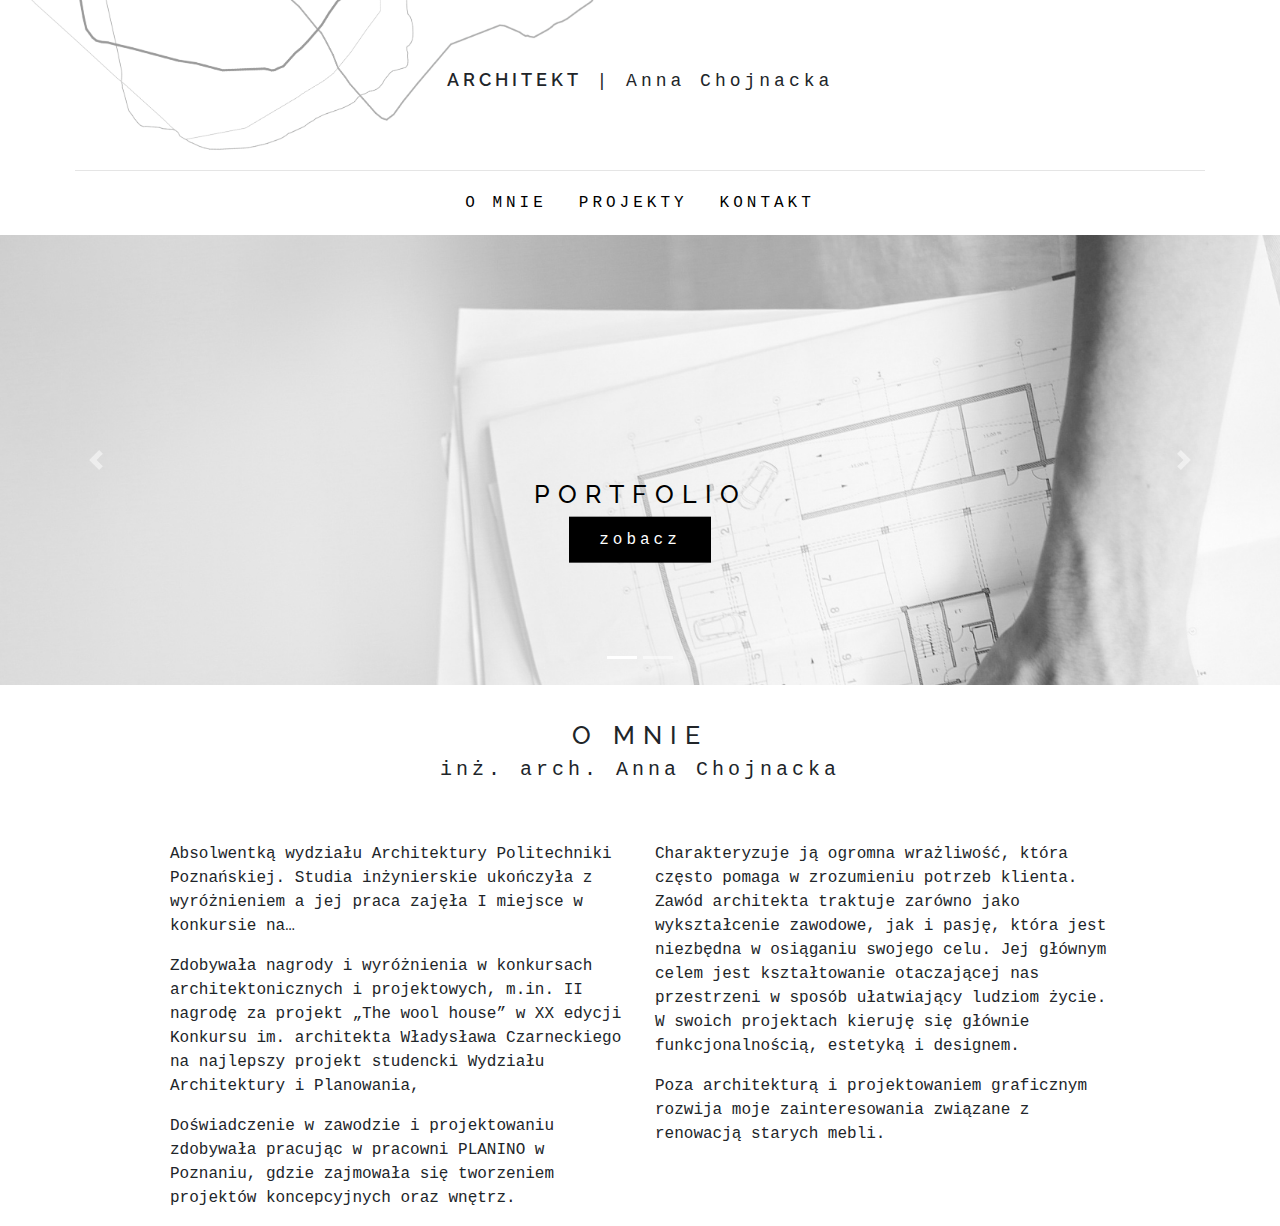
==== index.html @ 72a5ce5c "Initial commit" ====
<!DOCTYPE html>
<html lang="en">

<head>
    <title>Portfolio | Anna Chojnacka</title>
    <meta charset="utf-8">
    <meta name="viewport" content="width=device-width, initial-scale=1">
    <link rel="stylesheet" href="https://maxcdn.bootstrapcdn.com/bootstrap/4.4.1/css/bootstrap.min.css">
    <script src="https://ajax.googleapis.com/ajax/libs/jquery/3.4.1/jquery.min.js"></script>
    <script src="https://cdnjs.cloudflare.com/ajax/libs/popper.js/1.16.0/umd/popper.min.js"></script>
    <script src="https://maxcdn.bootstrapcdn.com/bootstrap/4.4.1/js/bootstrap.min.js"></script>
    <link href="https://fonts.googleapis.com/css?family=Courier+Prime&display=swap" rel="stylesheet">
    <link href="https://fonts.googleapis.com/css?family=Raleway&display=swap" rel="stylesheet">
    <link rel="stylesheet" href="css/style.css">
</head>

<body>
    <div class="headline">
        <img src="img/lines_top.png" alt="img3">
        <div class="text-block">
        <h1><strong>ARCHITEKT</strong> | Anna Chojnacka</h1>
    </div>
    </span>
    </div>
    <hr>
    <ul class="nav justify-content-center sticky-top bg-white">
        <li class="nav-item">
          <a class="nav-link" href="#">O MNIE</a>
        </li>
        <li class="nav-item">
          <a class="nav-link" href="#">PROJEKTY</a>
        </li>
        <li class="nav-item">
          <a class="nav-link" href="#">KONTAKT</a>
        </li>
      </ul>

    <div id="homeslider" class="carousel slide" data-ride="carousel">

        <!-- Indicators -->
        <ul class="carousel-indicators">
            <li data-target="#homeslider" data-slide-to="0" class="active"></li>
            <li data-target="#homeslider" data-slide-to="1"></li>
        </ul>

        <!-- The slideshow -->
        <div class="carousel-inner">
            <div class="carousel-item active">
                <img src="img/img1.jpg" alt="img1">
                <div class="carousel-caption">
                    <h4>PORTFOLIO</h4>
                    <button class="cta" type="button">zobacz</button>
                </div>
            </div>
            <div class="carousel-item">
                <img src="img/img3.jpg" alt="img3">
                <div class="cta" class="carousel-caption">
                    <h4>PORTFOLIO</h4>
                </div>
            </div>
        </div>

        <!-- Left and right controls -->
        <a class="carousel-control-prev" href="#homeslider" data-slide="prev">
            <span class="carousel-control-prev-icon"></span>
        </a>
        <a class="carousel-control-next" href="#homeslider" data-slide="next">
            <span class="carousel-control-next-icon"></span>
        </a>
    </div>
    <div class="container-fluid">
    </div>
    <div class="container-fluid section">
        <h2>O MNIE</h2>
        <h3>inż. arch. Anna Chojnacka</h3>
    </div>

    <div class="container-fluid" style="max-width: 970px;">
    <div class="row">
        <div class="col">
            <p>Absolwentką wydziału Architektury Politechniki Poznańskiej. Studia inżynierskie ukończyła z wyróżnieniem a jej praca zajęła I miejsce w konkursie na…</p>
            <p>Zdobywała nagrody i wyróżnienia w konkursach architektonicznych i projektowych, m.in. II  nagrodę za projekt „The wool house” w XX edycji Konkursu im. architekta Władysława Czarneckiego na najlepszy projekt studencki Wydziału Architektury i Planowania,</p>
            <p>Doświadczenie w zawodzie i projektowaniu zdobywała pracując w pracowni PLANINO w Poznaniu, gdzie zajmowała się tworzeniem projektów koncepcyjnych oraz wnętrz.</p>
        </div>
        <div class="col">
            <p>Charakteryzuje ją ogromna wrażliwość, która często pomaga w zrozumieniu potrzeb klienta. Zawód architekta traktuje zarówno jako wykształcenie zawodowe, jak i pasję, która jest niezbędna w osiąganiu swojego celu. Jej głównym celem jest kształtowanie otaczającej nas przestrzeni w sposób ułatwiający ludziom życie. W swoich projektach kieruję się głównie funkcjonalnością, estetyką i designem.</p>
            <p>Poza architekturą i projektowaniem graficznym rozwija moje zainteresowania związane z renowacją starych mebli. </p>
        </div>
      </div>
    </div>
</body>
</html>
---- css/style.css ----
h1 {
    font-family: "Courier New", 'Courier Prime', monospace;
    font-size: large;
    letter-spacing: 4px;
}

h1 strong {
    font-family: 'Raleway', sans-serif;
    font-weight:600;
    /* letter-spacing: 4px; */
}

hr {
margin-left: 75px;
margin-right: 75px;
margin-bottom: 0px;
margin-top: 0px;
}

p {
    font-family: "Courier New", 'Courier Prime', monospace;
}

.nav-item a {
    font-family: "Courier New", 'Courier Prime', monospace;
    font-weight: lighter;
    letter-spacing: 4px;
    color: black;
    margin-top: 12px;
    margin-bottom: 12px;
}

.nav-item a:hover {
    color: gray;
}

div.headline {
    /* padding: 70px 0; */
    /* text-align: center; */
    position: relative;
}

/* div.headline h1 {
    padding: 70px 0;
} */

.text-block {
    position: absolute;
    top: 50%;
    left: 50%;
    transform: translate(-50%, -50%);
    /* bottom: 20px;
    right: 20px; */
    /* background-color: black; */
    /* color: white; */
    /* padding: 200px 0; */
    /* padding-left: 20px;
    padding-right: 20px; */
  }

div.headline img {
    height: 170px;
    /* display: block;
    margin: 0 auto; */
}

.appbar {
    height: 100px;
    vertical-align: middle;
}

div.section {
    text-align: center;
    /* height: 160px; */
    vertical-align: middle;
    margin-top: 35px;
    margin-bottom: 60px;
}

div.section h2 {
    font-family: 'Raleway', sans-serif;
    font-size: 25px;
    letter-spacing: 8px;
}

div.section h3 {
    font-family: "Courier New", 'Courier Prime', monospace;
    font-size: 20px;
    letter-spacing: 4px;
}

#homeslider {
    width: 100%;
}
.carousel-control {
    margin-top: 20px;
}

/* .btn-dark {
    ma
} */

.cta {
    background-color: black; /* Green */
    border: none;
    color: white;
    padding: 11px 30px;
    text-align: center;
    text-decoration: none;
    display: inline-block;
    font-size: 16px;
    font-family: "Courier New", 'Courier Prime', monospace;
    letter-spacing: 4px;
  }

.carousel-inner {
    width: 100%;
    height: 50vh;
}

.item {
    width: 100%;
    height: 100%;
    -webkit-background-size: cover;
    -moz-background-size: cover;
    -o-background-size: cover;
    background-size: cover;
}

.carousel-item img {
    width: 100%;
    height: 100%;
}

.carousel-caption {
top: 50%; 
transform: translateY(-50%);
}

.carousel-caption h4 {
    color: black;
    font-family: 'Raleway', sans-serif;
    font-size: 25px;
    letter-spacing: 8px;
}
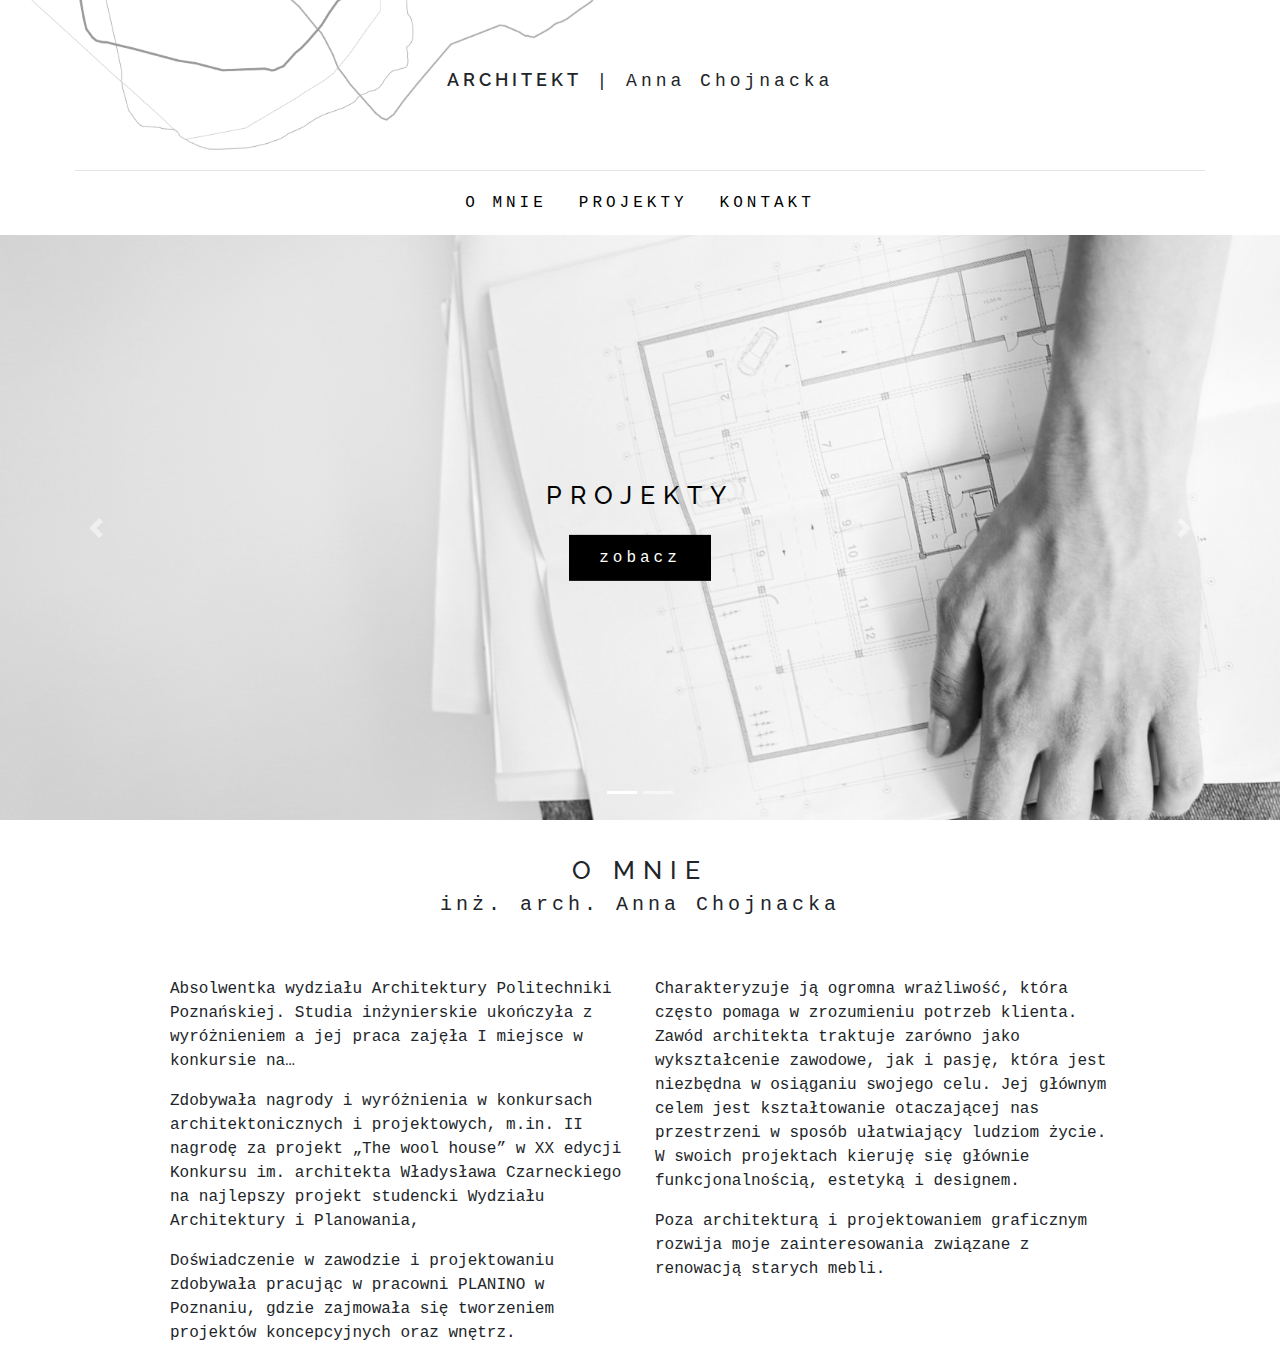
==== commit cae00495: "Update" ====
--- a/index.html
+++ b/index.html
@@ -48,14 +48,15 @@
             <div class="carousel-item active">
                 <img src="img/img1.jpg" alt="img1">
                 <div class="carousel-caption">
-                    <h4>PORTFOLIO</h4>
+                    <h4>PROJEKTY</h4>
                     <button class="cta" type="button">zobacz</button>
                 </div>
             </div>
             <div class="carousel-item">
                 <img src="img/img3.jpg" alt="img3">
-                <div class="cta" class="carousel-caption">
+                <div class="carousel-caption">
                     <h4>PORTFOLIO</h4>
+                    <button class="cta" type="button">zobacz</button>
                 </div>
             </div>
         </div>
@@ -78,7 +79,7 @@
     <div class="container-fluid" style="max-width: 970px;">
     <div class="row">
         <div class="col">
-            <p>Absolwentką wydziału Architektury Politechniki Poznańskiej. Studia inżynierskie ukończyła z wyróżnieniem a jej praca zajęła I miejsce w konkursie na…</p>
+            <p>Absolwentka wydziału Architektury Politechniki Poznańskiej. Studia inżynierskie ukończyła z wyróżnieniem a jej praca zajęła I miejsce w konkursie na…</p>
             <p>Zdobywała nagrody i wyróżnienia w konkursach architektonicznych i projektowych, m.in. II  nagrodę za projekt „The wool house” w XX edycji Konkursu im. architekta Władysława Czarneckiego na najlepszy projekt studencki Wydziału Architektury i Planowania,</p>
             <p>Doświadczenie w zawodzie i projektowaniu zdobywała pracując w pracowni PLANINO w Poznaniu, gdzie zajmowała się tworzeniem projektów koncepcyjnych oraz wnętrz.</p>
         </div>
--- a/css/style.css
+++ b/css/style.css
@@ -113,14 +113,22 @@
     letter-spacing: 4px;
   }
 
+  #homeslider {
+      /* max-height: 50vh; */
+      height: 65vh;
+  }
+
 .carousel-inner {
     width: 100%;
-    height: 50vh;
+    /* height: 50vh; */
+    height: 65vh;
 }
 
 .item {
     width: 100%;
-    height: 100%;
+    vertical-align: middle;
+    /* height: 100%; */
+    height: 65vh;
     -webkit-background-size: cover;
     -moz-background-size: cover;
     -o-background-size: cover;
@@ -128,13 +136,16 @@
 }
 
 .carousel-item img {
-    width: 100%;
-    height: 100%;
+     width: 100%;
+     height: 65vh;
+     object-fit: cover;
+    overflow: hidden;
+    /* height: 100%;  */
 }
 
 .carousel-caption {
 top: 50%; 
-transform: translateY(-50%);
+transform: translateY(-25%);
 }
 
 .carousel-caption h4 {
@@ -142,4 +153,5 @@
     font-family: 'Raleway', sans-serif;
     font-size: 25px;
     letter-spacing: 8px;
+    margin-bottom: 25px;
 }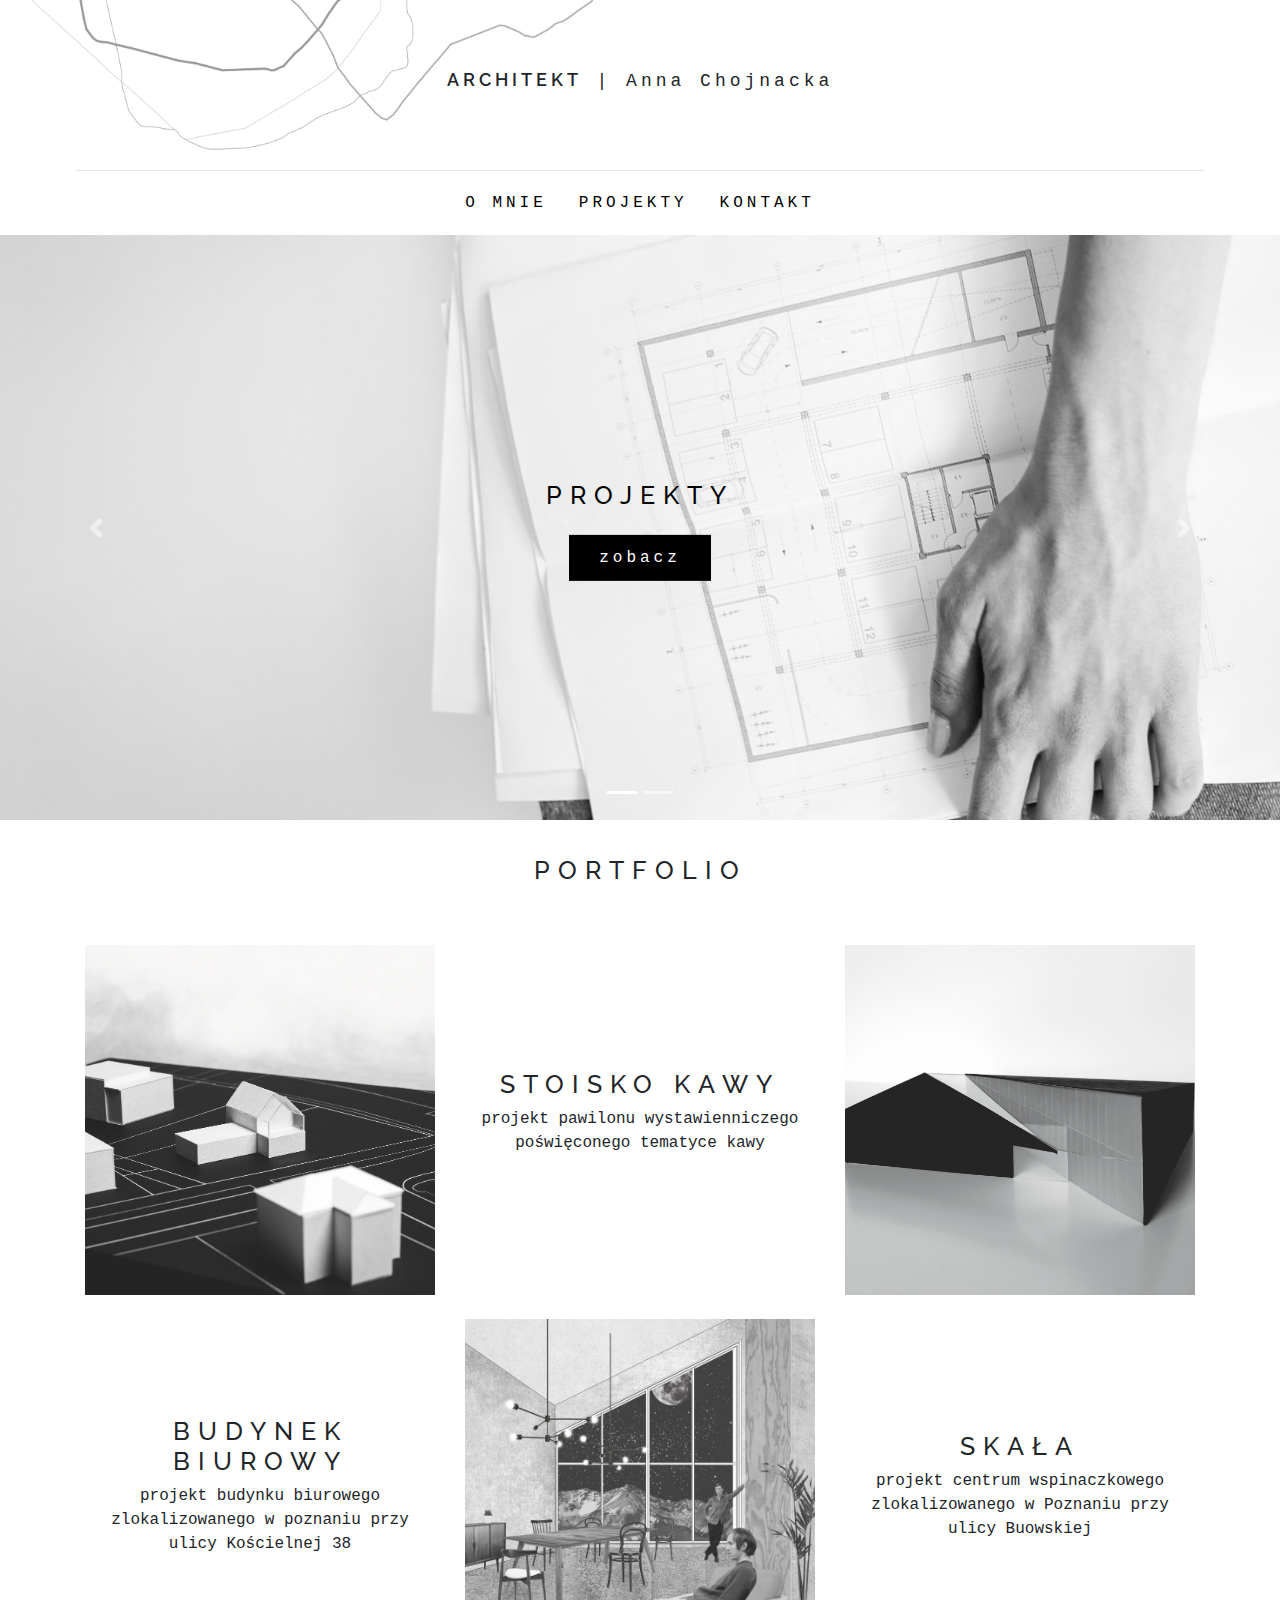
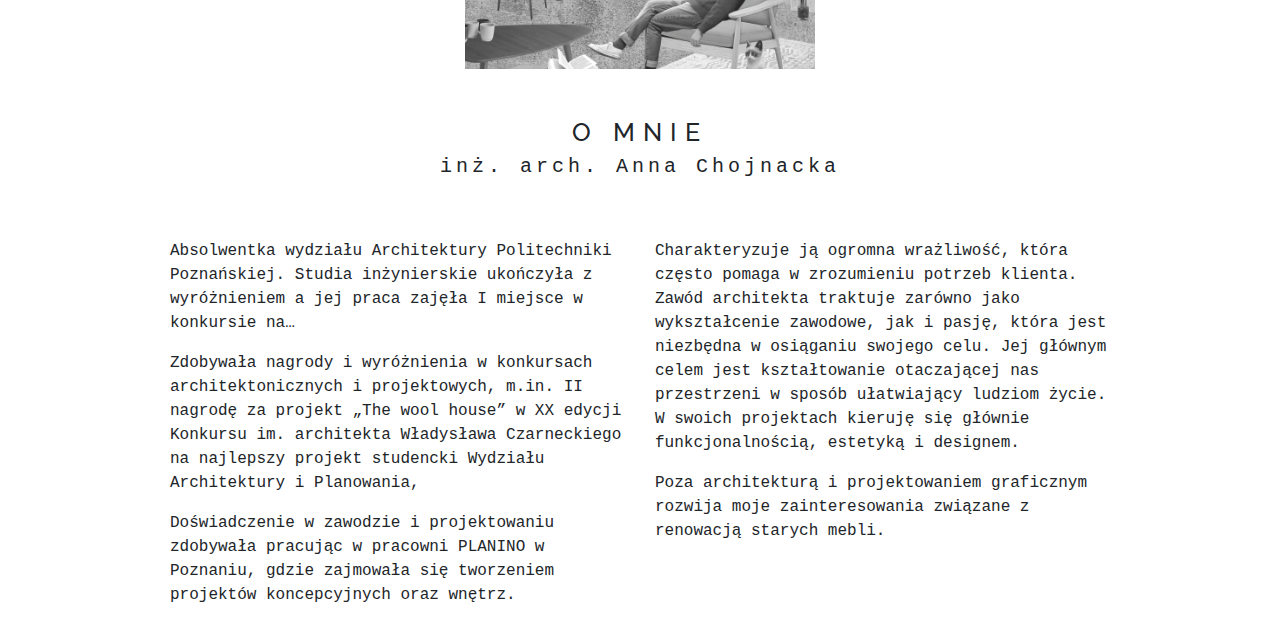
==== commit bb04866c: "Add grid" ====
--- a/index.html
+++ b/index.html
@@ -18,22 +18,22 @@
     <div class="headline">
         <img src="img/lines_top.png" alt="img3">
         <div class="text-block">
-        <h1><strong>ARCHITEKT</strong> | Anna Chojnacka</h1>
-    </div>
-    </span>
+            <h1><strong>ARCHITEKT</strong> | Anna Chojnacka</h1>
+        </div>
+        </span>
     </div>
     <hr>
     <ul class="nav justify-content-center sticky-top bg-white">
         <li class="nav-item">
-          <a class="nav-link" href="#">O MNIE</a>
+            <a class="nav-link" href="#">O MNIE</a>
         </li>
         <li class="nav-item">
-          <a class="nav-link" href="#">PROJEKTY</a>
+            <a class="nav-link" href="#">PROJEKTY</a>
         </li>
         <li class="nav-item">
-          <a class="nav-link" href="#">KONTAKT</a>
+            <a class="nav-link" href="#">KONTAKT</a>
         </li>
-      </ul>
+    </ul>
 
     <div id="homeslider" class="carousel slide" data-ride="carousel">
 
@@ -46,14 +46,14 @@
         <!-- The slideshow -->
         <div class="carousel-inner">
             <div class="carousel-item active">
-                <img src="img/img1.jpg" alt="img1">
+                <img src="img/slider/img1.jpg" alt="img1">
                 <div class="carousel-caption">
                     <h4>PROJEKTY</h4>
                     <button class="cta" type="button">zobacz</button>
                 </div>
             </div>
             <div class="carousel-item">
-                <img src="img/img3.jpg" alt="img3">
+                <img src="img/slider/img3.jpg" alt="img3">
                 <div class="carousel-caption">
                     <h4>PORTFOLIO</h4>
                     <button class="cta" type="button">zobacz</button>
@@ -69,25 +69,88 @@
             <span class="carousel-control-next-icon"></span>
         </a>
     </div>
-    <div class="container-fluid">
+
+    <div class="container-fluid section">
+        <h2>PORTFOLIO</h2>
     </div>
+
+    <div class="container mb-5">
+        <div class="row">
+            <div class="col-lg">
+                <img src="img/grid/grid1.png" class="img-fluid gridimage">
+            </div>
+            <div class="col-lg align-self-center">
+                <div class="gridcell">
+                    <h2>STOISKO KAWY</h2>
+                    <p>projekt pawilonu wystawienniczego poświęconego tematyce kawy</p>
+                </div>
+            </div>
+            <div class="col-lg">
+                <img src="img/grid/grid3.png" class="img-fluid gridimage">
+            </div>
+        </div>
+        <div class="row mt-4">
+            <div class="col-lg align-self-center">
+                <div class="gridcell">
+                    <h2>BUDYNEK BIUROWY</h2>
+                    <p>projekt budynku biurowego zlokalizowanego w poznaniu przy ulicy Kościelnej 38</p>
+                </div>
+            </div>
+            <div class="col-lg">
+                <img src="img/grid/grid2.png" class="img-fluid gridimage">
+            </div>
+            <div class="col-lg align-self-center">
+                <div class="gridcell">
+                    <h2>SKAŁA</h2>
+                    <p>projekt centrum wspinaczkowego zlokalizowanego w Poznaniu przy ulicy Buowskiej</p>
+                </div>
+            </div>
+        </div>
+    </div>
+
+    <!-- <div class="row">
+        <div class="column">
+            <img src="img/grid/grid1.png">
+            <img src="img/grid/grid1.png">
+        </div>
+        <div class="column">
+            <img src="img/grid/grid2.png">
+            <img src="img/grid/grid2.png">
+        </div>
+        <div class="column">
+            <img src="img/grid/grid3.png">
+            <img src="img/grid/grid3.png">
+        </div>
+    </div> -->
+
+
     <div class="container-fluid section">
         <h2>O MNIE</h2>
         <h3>inż. arch. Anna Chojnacka</h3>
     </div>
 
     <div class="container-fluid" style="max-width: 970px;">
-    <div class="row">
-        <div class="col">
-            <p>Absolwentka wydziału Architektury Politechniki Poznańskiej. Studia inżynierskie ukończyła z wyróżnieniem a jej praca zajęła I miejsce w konkursie na…</p>
-            <p>Zdobywała nagrody i wyróżnienia w konkursach architektonicznych i projektowych, m.in. II  nagrodę za projekt „The wool house” w XX edycji Konkursu im. architekta Władysława Czarneckiego na najlepszy projekt studencki Wydziału Architektury i Planowania,</p>
-            <p>Doświadczenie w zawodzie i projektowaniu zdobywała pracując w pracowni PLANINO w Poznaniu, gdzie zajmowała się tworzeniem projektów koncepcyjnych oraz wnętrz.</p>
+        <div class="row">
+            <div class="col">
+                <p>Absolwentka wydziału Architektury Politechniki Poznańskiej. Studia inżynierskie ukończyła z
+                    wyróżnieniem a jej praca zajęła I miejsce w konkursie na…</p>
+                <p>Zdobywała nagrody i wyróżnienia w konkursach architektonicznych i projektowych, m.in. II nagrodę za
+                    projekt „The wool house” w XX edycji Konkursu im. architekta Władysława Czarneckiego na najlepszy
+                    projekt studencki Wydziału Architektury i Planowania,</p>
+                <p>Doświadczenie w zawodzie i projektowaniu zdobywała pracując w pracowni PLANINO w Poznaniu, gdzie
+                    zajmowała się tworzeniem projektów koncepcyjnych oraz wnętrz.</p>
+            </div>
+            <div class="col">
+                <p>Charakteryzuje ją ogromna wrażliwość, która często pomaga w zrozumieniu potrzeb klienta. Zawód
+                    architekta traktuje zarówno jako wykształcenie zawodowe, jak i pasję, która jest niezbędna w
+                    osiąganiu swojego celu. Jej głównym celem jest kształtowanie otaczającej nas przestrzeni w sposób
+                    ułatwiający ludziom życie. W swoich projektach kieruję się głównie funkcjonalnością, estetyką
+                    i designem.</p>
+                <p>Poza architekturą i projektowaniem graficznym rozwija moje zainteresowania związane z renowacją
+                    starych mebli. </p>
+            </div>
         </div>
-        <div class="col">
-            <p>Charakteryzuje ją ogromna wrażliwość, która często pomaga w zrozumieniu potrzeb klienta. Zawód architekta traktuje zarówno jako wykształcenie zawodowe, jak i pasję, która jest niezbędna w osiąganiu swojego celu. Jej głównym celem jest kształtowanie otaczającej nas przestrzeni w sposób ułatwiający ludziom życie. W swoich projektach kieruję się głównie funkcjonalnością, estetyką i designem.</p>
-            <p>Poza architekturą i projektowaniem graficznym rozwija moje zainteresowania związane z renowacją starych mebli. </p>
-        </div>
-      </div>
     </div>
 </body>
+
 </html>--- a/css/style.css
+++ b/css/style.css
@@ -154,4 +154,28 @@
     font-size: 25px;
     letter-spacing: 8px;
     margin-bottom: 25px;
+}
+
+.gridcell {
+    text-align: center;
+}
+
+.gridcell:hover {
+    color: grey;
+}
+
+.gridcell h2 {
+    font-family: 'Raleway', sans-serif;
+    font-size: 25px;
+    letter-spacing: 8px;
+}
+
+.gridimage:hover {
+    opacity: 0.5;
+    filter: alpha(opacity=40);
+}
+
+.gridimage {
+    opacity: 1.0;
+    filter: alpha(opacity=100);
 }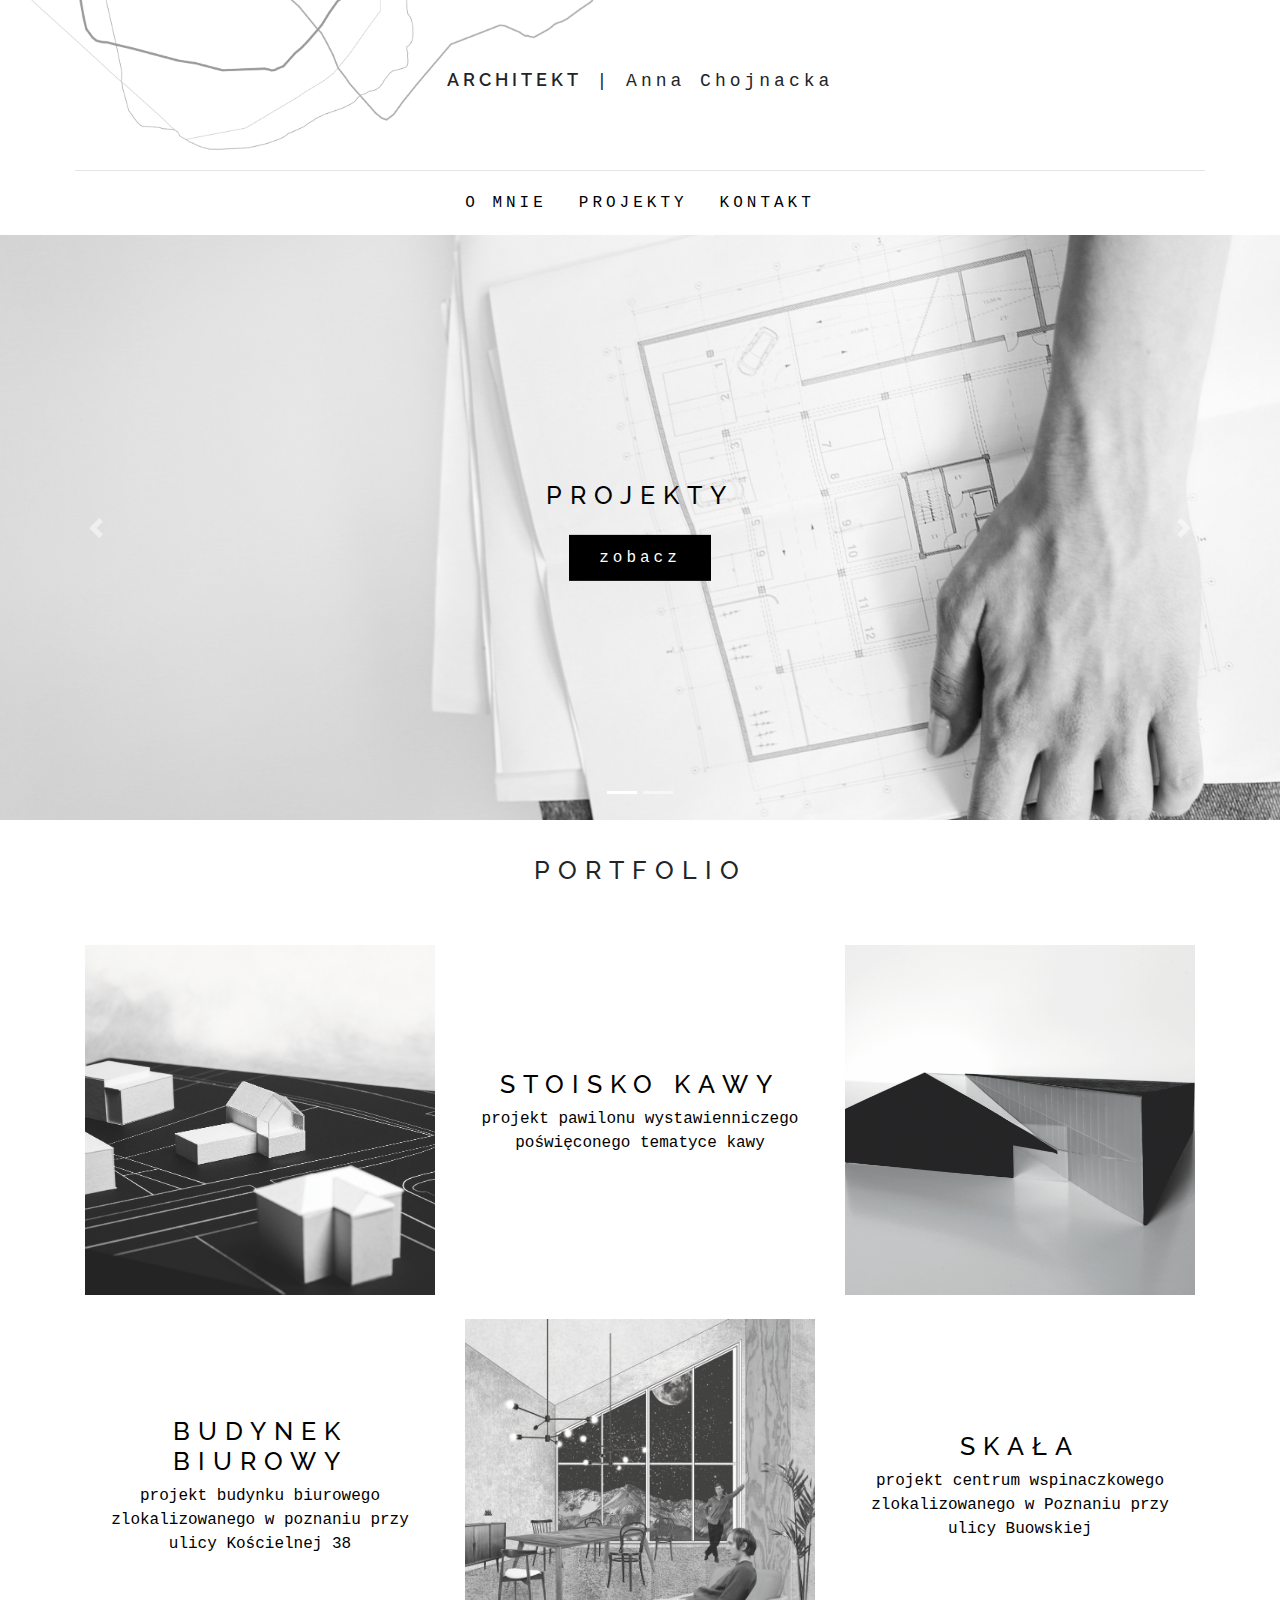
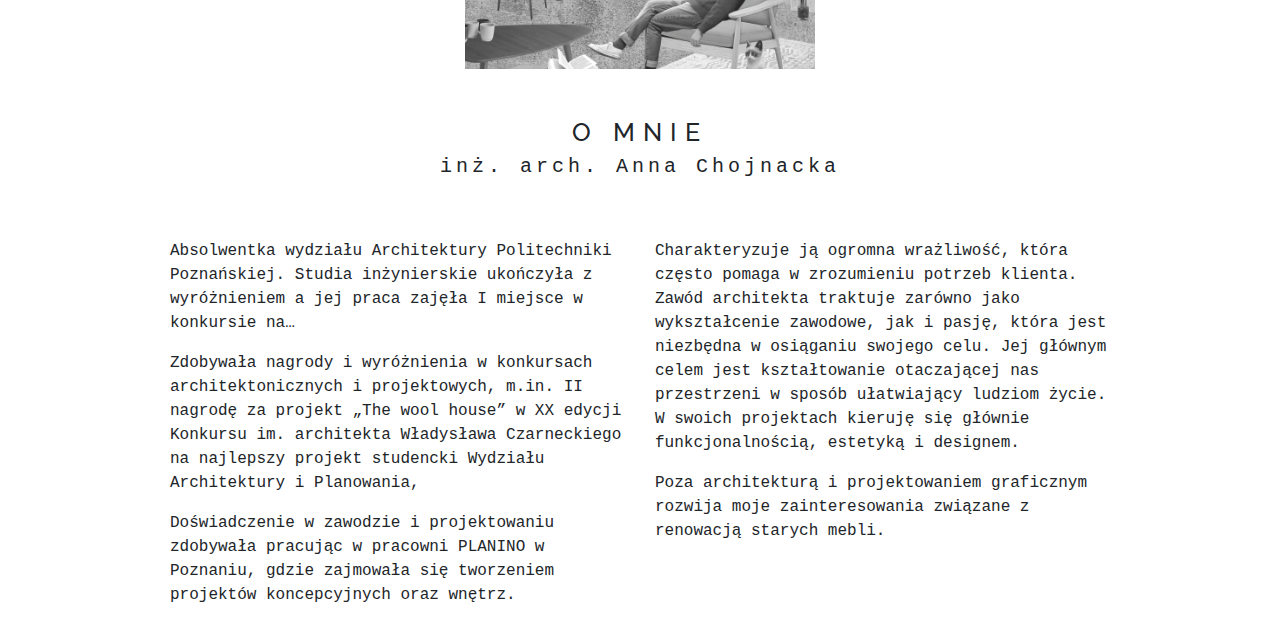
==== commit 989dbd8d: "Add gallery" ====
--- a/index.html
+++ b/index.html
@@ -77,52 +77,48 @@
     <div class="container mb-5">
         <div class="row">
             <div class="col-lg">
-                <img src="img/grid/grid1.png" class="img-fluid gridimage">
+                <a href="gallery.html?project=dom">
+                    <img src="img/grid/grid1.png" class="img-fluid gridimage">
+                </a>
             </div>
             <div class="col-lg align-self-center">
-                <div class="gridcell">
-                    <h2>STOISKO KAWY</h2>
-                    <p>projekt pawilonu wystawienniczego poświęconego tematyce kawy</p>
-                </div>
+                <a href="gallery.html?project=stoisko">
+                    <div class="gridcell">
+                        <h2>STOISKO KAWY</h2>
+                        <p>projekt pawilonu wystawienniczego poświęconego tematyce kawy</p>
+                    </div>
+                </a>
             </div>
             <div class="col-lg">
-                <img src="img/grid/grid3.png" class="img-fluid gridimage">
+                <a href="gallery.html?project=pawilon">
+                    <img src="img/grid/grid3.png" class="img-fluid gridimage">
+                </a>
             </div>
         </div>
         <div class="row mt-4">
             <div class="col-lg align-self-center">
-                <div class="gridcell">
-                    <h2>BUDYNEK BIUROWY</h2>
-                    <p>projekt budynku biurowego zlokalizowanego w poznaniu przy ulicy Kościelnej 38</p>
-                </div>
+                <a href="gallery.html?project=biuro">
+                    <div class="gridcell">
+                        <h2>BUDYNEK BIUROWY</h2>
+                        <p>projekt budynku biurowego zlokalizowanego w poznaniu przy ulicy Kościelnej 38</p>
+                    </div>
+                </a>
             </div>
             <div class="col-lg">
-                <img src="img/grid/grid2.png" class="img-fluid gridimage">
+                <a href="gallery.html?project=woolhouse">
+                    <img src="img/grid/grid2.png" class="img-fluid gridimage">
+                </a>
             </div>
             <div class="col-lg align-self-center">
-                <div class="gridcell">
-                    <h2>SKAŁA</h2>
-                    <p>projekt centrum wspinaczkowego zlokalizowanego w Poznaniu przy ulicy Buowskiej</p>
-                </div>
+                <a href="gallery.html?project=skala">
+                    <div class="gridcell">
+                        <h2>SKAŁA</h2>
+                        <p>projekt centrum wspinaczkowego zlokalizowanego w Poznaniu przy ulicy Buowskiej</p>
+                    </div>
+                </a>
             </div>
         </div>
     </div>
-
-    <!-- <div class="row">
-        <div class="column">
-            <img src="img/grid/grid1.png">
-            <img src="img/grid/grid1.png">
-        </div>
-        <div class="column">
-            <img src="img/grid/grid2.png">
-            <img src="img/grid/grid2.png">
-        </div>
-        <div class="column">
-            <img src="img/grid/grid3.png">
-            <img src="img/grid/grid3.png">
-        </div>
-    </div> -->
-
 
     <div class="container-fluid section">
         <h2>O MNIE</h2>
--- a/css/style.css
+++ b/css/style.css
@@ -9,6 +9,29 @@
     font-weight:600;
     /* letter-spacing: 4px; */
 }
+
+a:link {
+    color: black;
+    text-decoration: none;
+  }
+  
+  /* visited link */
+  a:visited {
+    color: black;
+    text-decoration: none;
+  }
+  
+  /* mouse over link */
+  a:hover {
+    color: black;
+    text-decoration: none;
+  }
+  
+  /* selected link */
+  a:active {
+    color: black;
+    text-decoration: none;
+  }
 
 hr {
 margin-left: 75px;
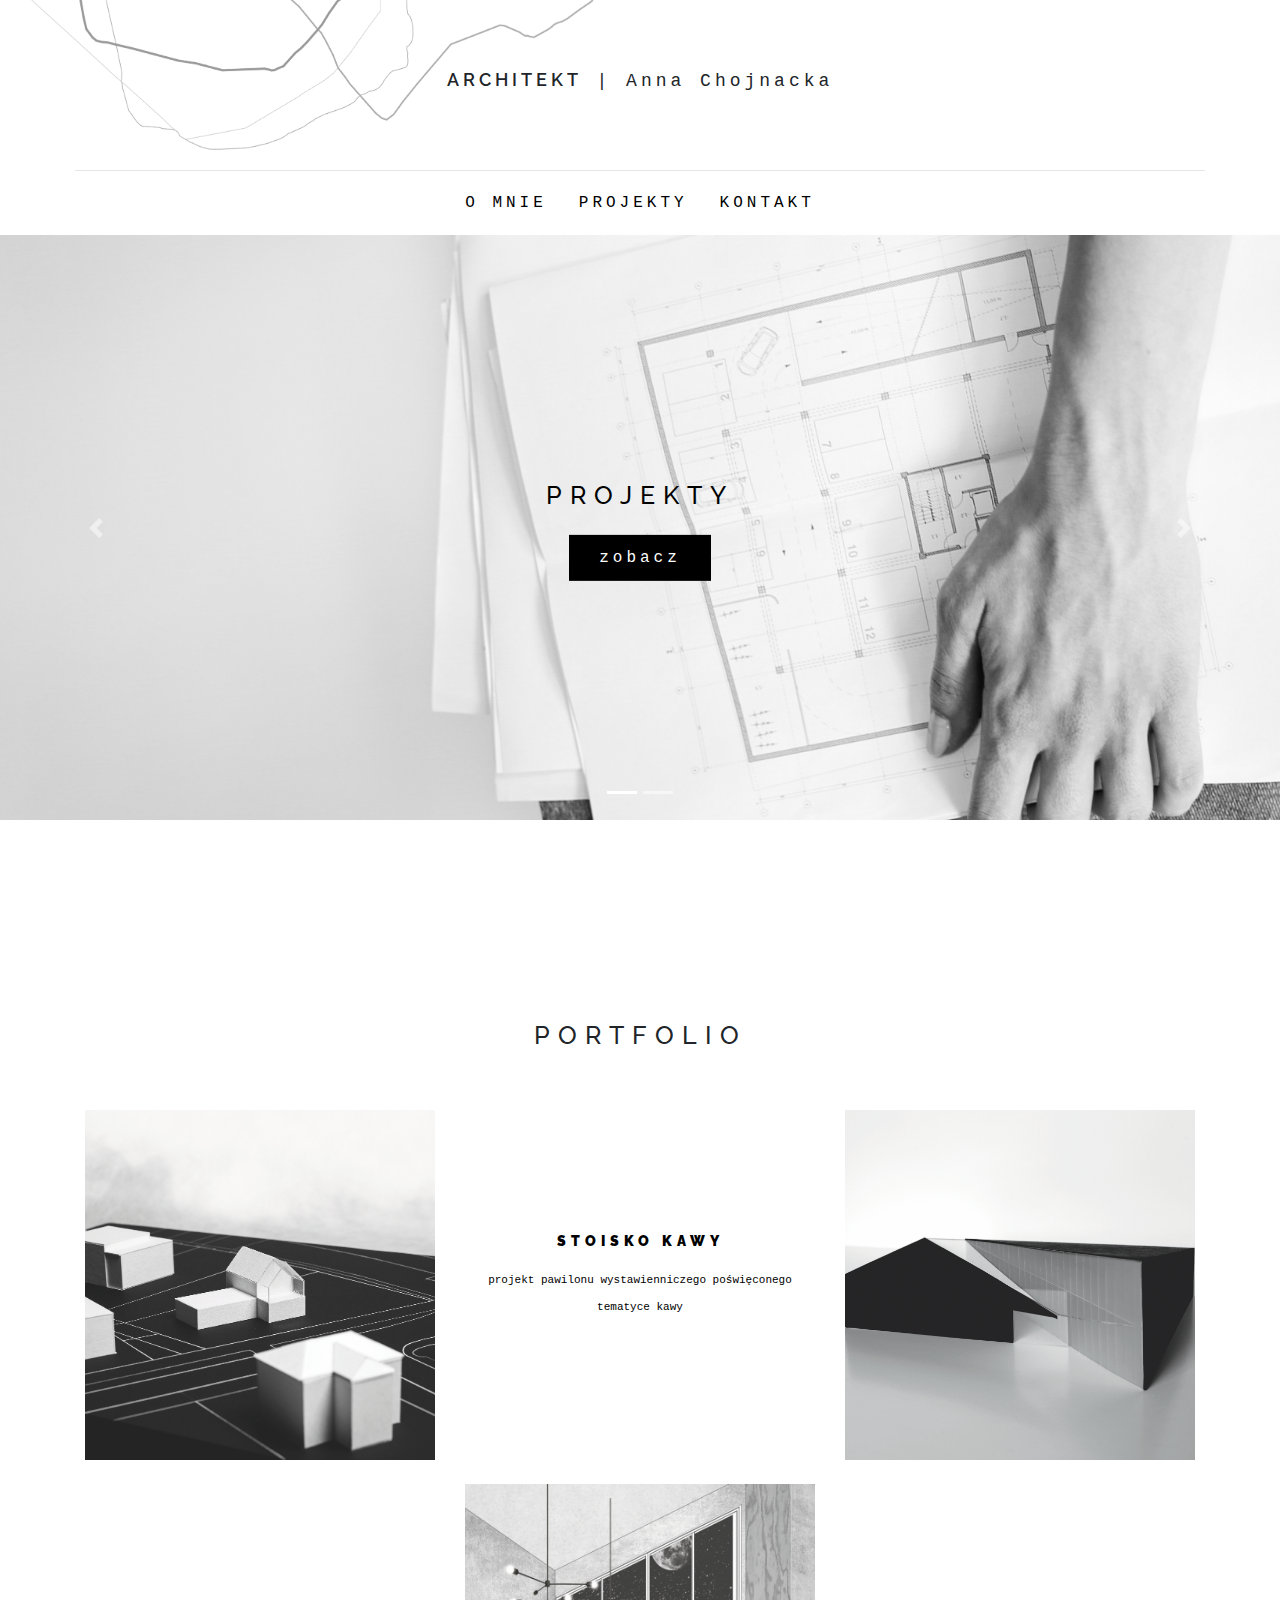
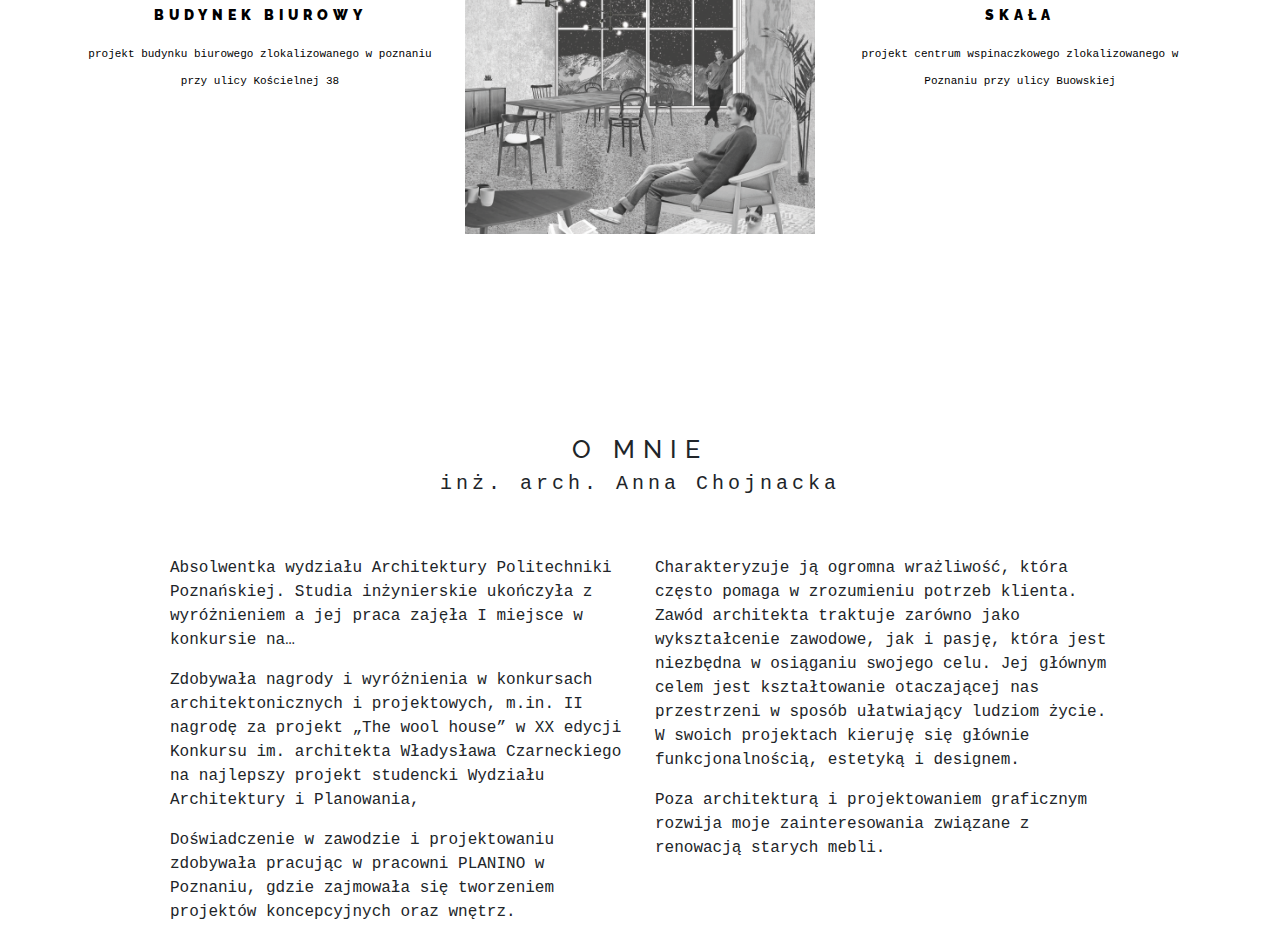
==== commit 5c17ee2b: "Update ui" ====
--- a/index.html
+++ b/index.html
@@ -12,6 +12,7 @@
     <link href="https://fonts.googleapis.com/css?family=Courier+Prime&display=swap" rel="stylesheet">
     <link href="https://fonts.googleapis.com/css?family=Raleway&display=swap" rel="stylesheet">
     <link rel="stylesheet" href="css/style.css">
+    <script src="js/scroll.js"></script>
 </head>
 
 <body>
@@ -25,13 +26,13 @@
     <hr>
     <ul class="nav justify-content-center sticky-top bg-white">
         <li class="nav-item">
-            <a class="nav-link" href="#">O MNIE</a>
+            <a class="nav-link" href="#aboutme">O MNIE</a>
         </li>
         <li class="nav-item">
-            <a class="nav-link" href="#">PROJEKTY</a>
+            <a class="nav-link" href="#portfolio">PROJEKTY</a>
         </li>
         <li class="nav-item">
-            <a class="nav-link" href="#">KONTAKT</a>
+            <a class="nav-link" href="mailto:anna.chojn13@gmail.com">KONTAKT</a>
         </li>
     </ul>
 
@@ -49,14 +50,18 @@
                 <img src="img/slider/img1.jpg" alt="img1">
                 <div class="carousel-caption">
                     <h4>PROJEKTY</h4>
-                    <button class="cta" type="button">zobacz</button>
+                    <a href="#portfolio">
+                        <button class="cta" type="button">zobacz</button>
+                    </a>
                 </div>
             </div>
             <div class="carousel-item">
                 <img src="img/slider/img3.jpg" alt="img3">
                 <div class="carousel-caption">
                     <h4>PORTFOLIO</h4>
-                    <button class="cta" type="button">zobacz</button>
+                    <a href="#portfolio">
+                        <button class="cta" type="button">zobacz</button>
+                    </a>
                 </div>
             </div>
         </div>
@@ -70,52 +75,54 @@
         </a>
     </div>
 
-    <div class="container-fluid section">
-        <h2>PORTFOLIO</h2>
-    </div>
+    <div class="portfoliosection">
+        <div id="portfolio" class="container-fluid section">
+            <h2>PORTFOLIO</h2>
+        </div>
 
-    <div class="container mb-5">
-        <div class="row">
-            <div class="col-lg">
-                <a href="gallery.html?project=dom">
-                    <img src="img/grid/grid1.png" class="img-fluid gridimage">
-                </a>
+        <div class="container">
+            <div class="row">
+                <div class="col-lg">
+                    <a href="gallery.html?project=dom">
+                        <img src="img/grid/grid1.png" class="img-fluid gridimage">
+                    </a>
+                </div>
+                <div class="col-lg align-self-center">
+                    <a href="gallery.html?project=stoisko">
+                        <div class="gridcell">
+                            <h2>STOISKO KAWY</h2>
+                            <p>projekt pawilonu wystawienniczego poświęconego tematyce kawy</p>
+                        </div>
+                    </a>
+                </div>
+                <div class="col-lg">
+                    <a href="gallery.html?project=pawilon">
+                        <img src="img/grid/grid3.png" class="img-fluid gridimage">
+                    </a>
+                </div>
             </div>
-            <div class="col-lg align-self-center">
-                <a href="gallery.html?project=stoisko">
-                    <div class="gridcell">
-                        <h2>STOISKO KAWY</h2>
-                        <p>projekt pawilonu wystawienniczego poświęconego tematyce kawy</p>
-                    </div>
-                </a>
-            </div>
-            <div class="col-lg">
-                <a href="gallery.html?project=pawilon">
-                    <img src="img/grid/grid3.png" class="img-fluid gridimage">
-                </a>
-            </div>
-        </div>
-        <div class="row mt-4">
-            <div class="col-lg align-self-center">
-                <a href="gallery.html?project=biuro">
-                    <div class="gridcell">
-                        <h2>BUDYNEK BIUROWY</h2>
-                        <p>projekt budynku biurowego zlokalizowanego w poznaniu przy ulicy Kościelnej 38</p>
-                    </div>
-                </a>
-            </div>
-            <div class="col-lg">
-                <a href="gallery.html?project=woolhouse">
-                    <img src="img/grid/grid2.png" class="img-fluid gridimage">
-                </a>
-            </div>
-            <div class="col-lg align-self-center">
-                <a href="gallery.html?project=skala">
-                    <div class="gridcell">
-                        <h2>SKAŁA</h2>
-                        <p>projekt centrum wspinaczkowego zlokalizowanego w Poznaniu przy ulicy Buowskiej</p>
-                    </div>
-                </a>
+            <div class="row mt-4">
+                <div class="col-lg align-self-center">
+                    <a href="gallery.html?project=biuro">
+                        <div class="gridcell">
+                            <h2>BUDYNEK BIUROWY</h2>
+                            <p>projekt budynku biurowego zlokalizowanego w poznaniu przy ulicy Kościelnej 38</p>
+                        </div>
+                    </a>
+                </div>
+                <div class="col-lg">
+                    <a href="gallery.html?project=woolhouse">
+                        <img src="img/grid/grid2.png" class="img-fluid gridimage">
+                    </a>
+                </div>
+                <div class="col-lg align-self-center">
+                    <a href="gallery.html?project=skala">
+                        <div class="gridcell">
+                            <h2>SKAŁA</h2>
+                            <p>projekt centrum wspinaczkowego zlokalizowanego w Poznaniu przy ulicy Buowskiej</p>
+                        </div>
+                    </a>
+                </div>
             </div>
         </div>
     </div>
@@ -125,7 +132,7 @@
         <h3>inż. arch. Anna Chojnacka</h3>
     </div>
 
-    <div class="container-fluid" style="max-width: 970px;">
+    <div id="aboutme" class="container-fluid" style="max-width: 970px;">
         <div class="row">
             <div class="col">
                 <p>Absolwentka wydziału Architektury Politechniki Poznańskiej. Studia inżynierskie ukończyła z
--- a/css/style.css
+++ b/css/style.css
@@ -124,7 +124,7 @@
 } */
 
 .cta {
-    background-color: black; /* Green */
+    background-color: black;
     border: none;
     color: white;
     padding: 11px 30px;
@@ -179,6 +179,11 @@
     margin-bottom: 25px;
 }
 
+.portfoliosection {
+    margin-top: 200px;
+    margin-bottom: 200px;
+}
+
 .gridcell {
     text-align: center;
 }
@@ -189,8 +194,15 @@
 
 .gridcell h2 {
     font-family: 'Raleway', sans-serif;
-    font-size: 25px;
-    letter-spacing: 8px;
+    font-size: 14px;
+    letter-spacing: 5px;
+    padding-bottom: 10px;
+    font-weight: 900;
+}
+
+.gridcell p {
+    font-size: 11px;
+    line-height: 27px;
 }
 
 .gridimage:hover {
